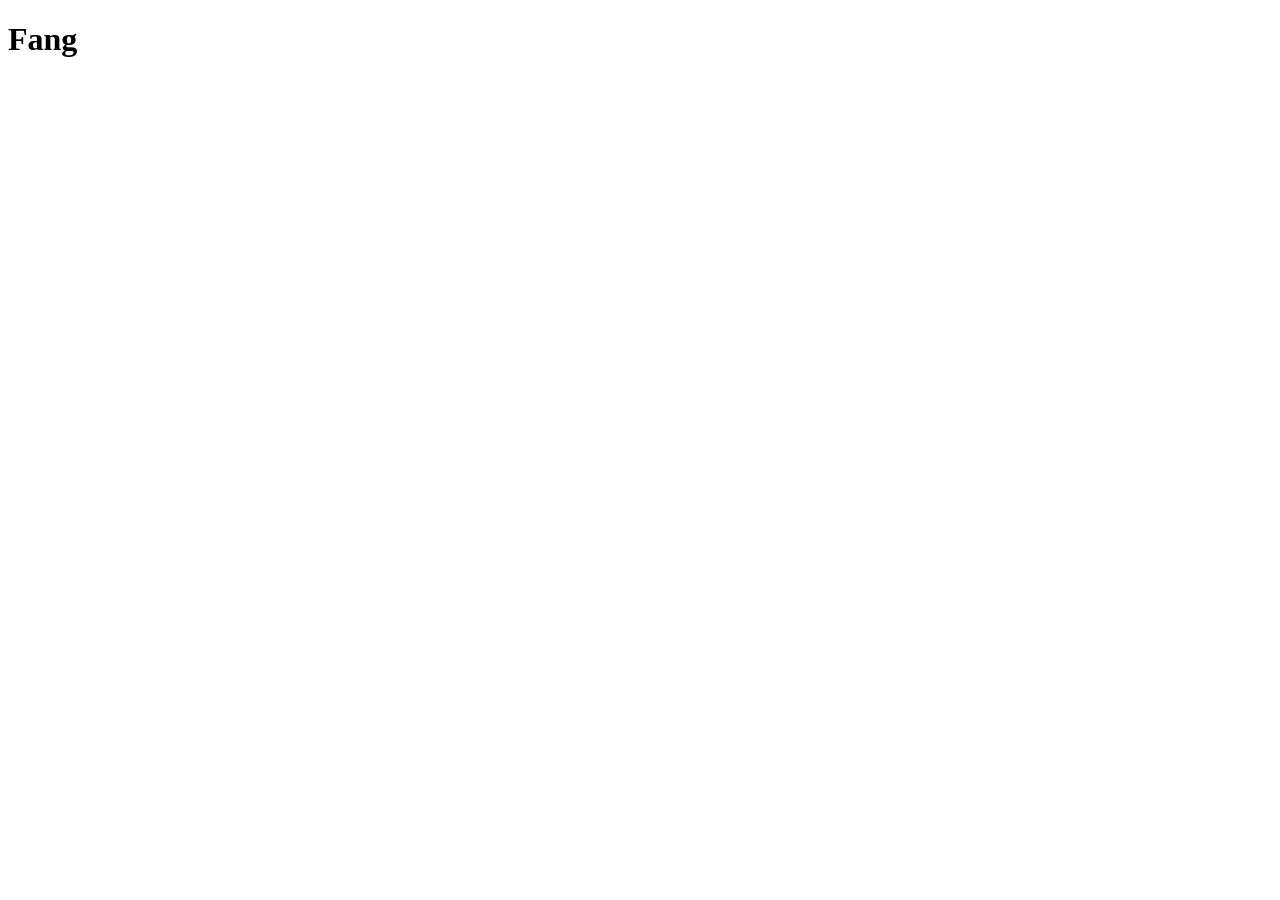
==== data/fang/index.html @ fe2ff16a "m" ====
<!DOCTYPE html>
<html lang="en">
<head>
    <meta charset="UTF-8">
    <meta name="viewport" content="width=device-width, initial-scale=1.0">
    <title>Document</title>
    <h1>Fang
        
    </h1>
</head>
<body>
    
</body>
</html>
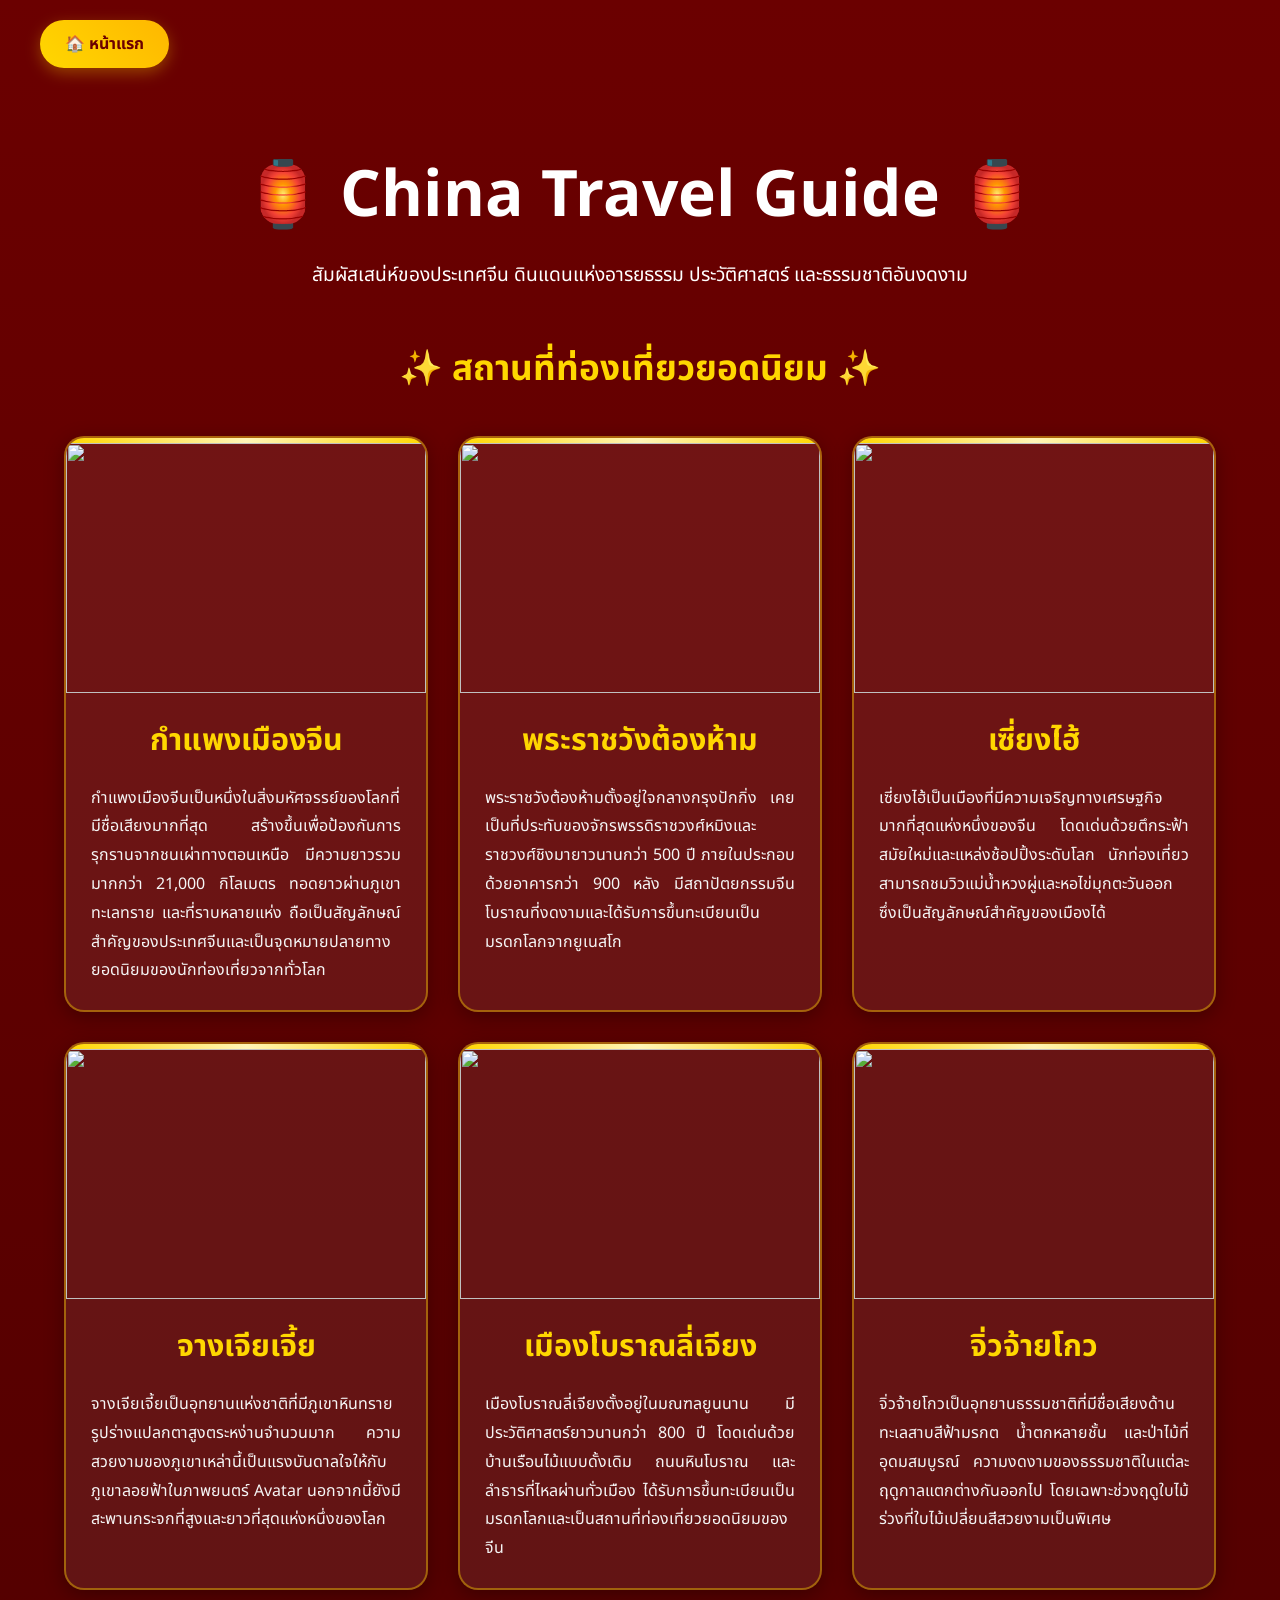
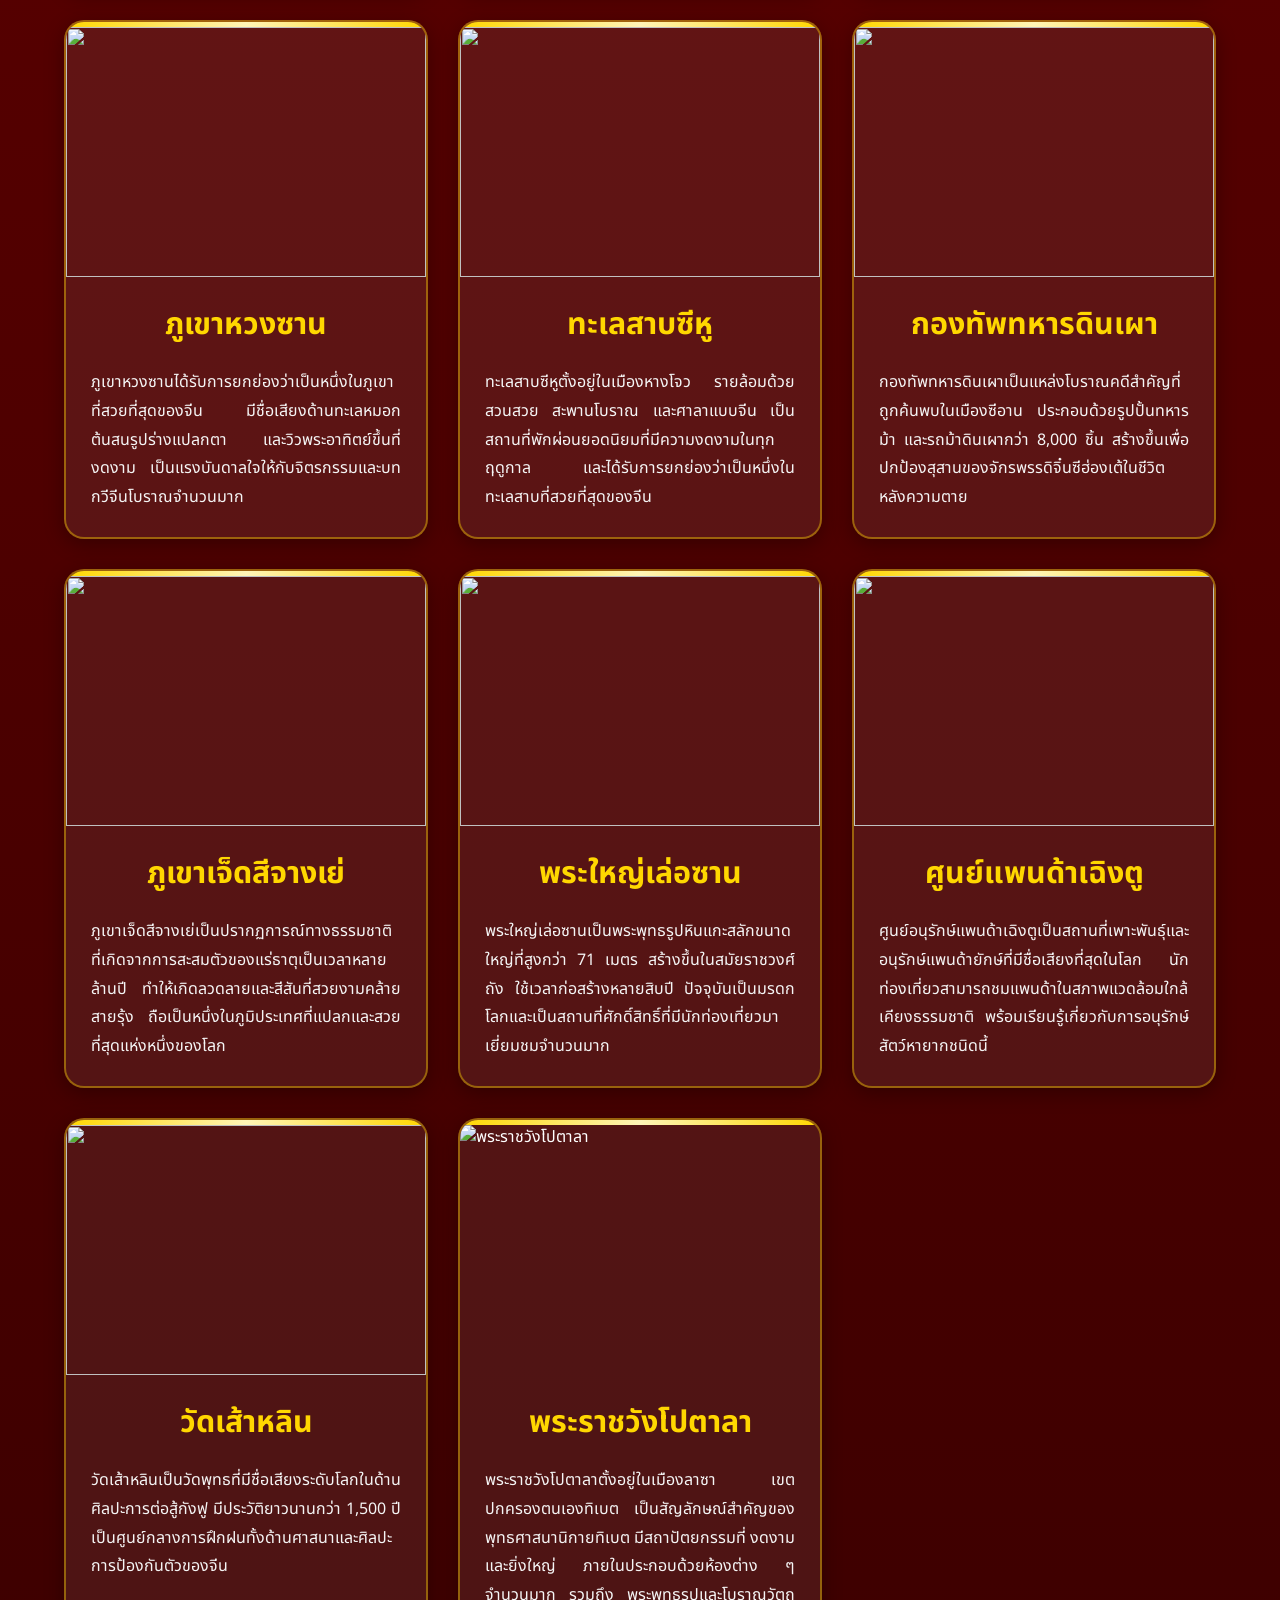
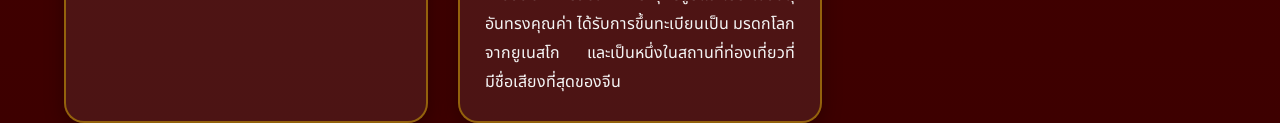
==== commit 65c736a9: "m" ====
--- a/data/fang/index.html
+++ b/data/fang/index.html
@@ -1,14 +1,198 @@
 <!DOCTYPE html>
-<html lang="en">
+<html lang="th">
 <head>
     <meta charset="UTF-8">
     <meta name="viewport" content="width=device-width, initial-scale=1.0">
-    <title>Document</title>
-    <h1>Fang
-        
-    </h1>
+    <title>China Travel Guide</title>
+    <link rel="stylesheet" href="style.css">
+
+    <link href="https://fonts.googleapis.com/css2?family=Noto+Sans+Thai:wght@300;400;600;700&display=swap" rel="stylesheet">
 </head>
+
 <body>
-    
-</body>
-</html>+
+    <!-- Navbar -->
+   <nav>
+    <ul>
+        <li><a href="#home" class="home-btn">🏠 หน้าแรก</a></li>
+    </ul>
+</nav>
+
+    <!-- Hero -->
+    <section class="hero" id="home">
+        <div class="hero-content">
+            <h1> 🏮 China Travel Guide 🏮</h1>
+            <p>
+                สัมผัสเสน่ห์ของประเทศจีน
+                ดินแดนแห่งอารยธรรม ประวัติศาสตร์ และธรรมชาติอันงดงาม
+            </p>
+
+        </div>
+    </section>
+
+    <!-- สถานที่ท่องเที่ยว -->
+    <section class="places" id="places">
+
+        <h2 class="section-title">
+                    ✨ สถานที่ท่องเที่ยวยอดนิยม ✨
+        </h2>
+
+        <div class="container">
+
+            <!-- กำแพงเมืองจีน -->
+            <div class="card">
+                <img src="https://mushroomtravelpage.b-cdn.net/wp-content/uploads/2024/09/Great-Wall-shutterstock_439146580-1024x683.jpg">
+                <div class="content">
+                    <h2>กำแพงเมืองจีน</h2>
+                    <p>
+                       กำแพงเมืองจีนเป็นหนึ่งในสิ่งมหัศจรรย์ของโลกที่มีชื่อเสียงมากที่สุด สร้างขึ้นเพื่อป้องกันการรุกรานจากชนเผ่าทางตอนเหนือ มีความยาวรวมมากกว่า 21,000 กิโลเมตร ทอดยาวผ่านภูเขา ทะเลทราย และที่ราบหลายแห่ง ถือเป็นสัญลักษณ์สำคัญของประเทศจีนและเป็นจุดหมายปลายทางยอดนิยมของนักท่องเที่ยวจากทั่วโลก
+                    </p>
+                </div>
+            </div>
+
+            <!-- พระราชวังต้องห้าม -->
+            <div class="card">
+                <img src="https://mushroomtravelpage.b-cdn.net/wp-content/uploads/2024/10/Forbidden-city-shutterstock_245500441-1024x683.jpg">
+                <div class="content">
+                    <h2>พระราชวังต้องห้าม</h2>
+                    <p>
+                        พระราชวังต้องห้ามตั้งอยู่ใจกลางกรุงปักกิ่ง เคยเป็นที่ประทับของจักรพรรดิราชวงศ์หมิงและราชวงศ์ชิงมายาวนานกว่า 500 ปี ภายในประกอบด้วยอาคารกว่า 900 หลัง มีสถาปัตยกรรมจีนโบราณที่งดงามและได้รับการขึ้นทะเบียนเป็นมรดกโลกจากยูเนสโก
+                    </p>
+                </div>
+            </div>
+
+            <!-- เซี่ยงไฮ้ -->
+            <div class="card">
+                <img src="https://image.makewebcdn.com/makeweb/0/zgrtoBfnw/China/the_bund_700_13.jpg?v=202405291424">
+                <div class="content">
+                    <h2>เซี่ยงไฮ้</h2>
+                    <p>
+                        เซี่ยงไฮ้เป็นเมืองที่มีความเจริญทางเศรษฐกิจมากที่สุดแห่งหนึ่งของจีน โดดเด่นด้วยตึกระฟ้าสมัยใหม่และแหล่งช้อปปิ้งระดับโลก นักท่องเที่ยวสามารถชมวิวแม่น้ำหวงผู่และหอไข่มุกตะวันออกซึ่งเป็นสัญลักษณ์สำคัญของเมืองได้
+                    </p>
+                </div>
+            </div>
+
+            <!-- จางเจียเจี้ย -->
+            <div class="card">
+                <img src="https://encrypted-tbn0.gstatic.com/images?q=tbn:ANd9GcTGxDEhJqvIHIez8V7bac7mu34QeyO0yFqcDcQFB4YVbUYbfMWt1868FMV3&s=10">
+                <div class="content">
+                    <h2>จางเจียเจี้ย</h2>
+                    <p>
+                        จางเจียเจี้ยเป็นอุทยานแห่งชาติที่มีภูเขาหินทรายรูปร่างแปลกตาสูงตระหง่านจำนวนมาก ความสวยงามของภูเขาเหล่านี้เป็นแรงบันดาลใจให้กับภูเขาลอยฟ้าในภาพยนตร์ Avatar นอกจากนี้ยังมีสะพานกระจกที่สูงและยาวที่สุดแห่งหนึ่งของโลก
+                    </p>
+                </div>
+            </div>
+
+            <!-- ลี่เจียง -->
+            <div class="card">
+                <img src="https://encrypted-tbn0.gstatic.com/images?q=tbn:ANd9GcRj0tJuhhudbDVm0W-9YFUtnaek59fsnlpaeYw6qHToKwoUmXUmONwLj7A&s=10">
+                <div class="content">
+                    <h2>เมืองโบราณลี่เจียง</h2>
+                    <p>
+                        เมืองโบราณลี่เจียงตั้งอยู่ในมณฑลยูนนาน มีประวัติศาสตร์ยาวนานกว่า 800 ปี โดดเด่นด้วยบ้านเรือนไม้แบบดั้งเดิม ถนนหินโบราณ และลำธารที่ไหลผ่านทั่วเมือง ได้รับการขึ้นทะเบียนเป็นมรดกโลกและเป็นสถานที่ท่องเที่ยวยอดนิยมของจีน
+                    </p>
+                </div>
+            </div>
+
+            <!-- จิ่วจ้ายโกว -->
+            <div class="card">
+                <img src="https://encrypted-tbn0.gstatic.com/images?q=tbn:ANd9GcQE3VDtjLV7r9bexFX9FtCn_XQoRsBLKPluVgwzJOoKF7nvjwjaLsWkUIY&s=10">
+                <div class="content">
+                    <h2>จิ่วจ้ายโกว</h2>
+                    <p>
+                        จิ่วจ้ายโกวเป็นอุทยานธรรมชาติที่มีชื่อเสียงด้านทะเลสาบสีฟ้ามรกต น้ำตกหลายชั้น และป่าไม้ที่อุดมสมบูรณ์ ความงดงามของธรรมชาติในแต่ละฤดูกาลแตกต่างกันออกไป โดยเฉพาะช่วงฤดูใบไม้ร่วงที่ใบไม้เปลี่ยนสีสวยงามเป็นพิเศษ
+                    </p>
+                </div>
+            </div>
+
+            <!-- หวงซาน -->
+            <div class="card">
+                <img src="https://encrypted-tbn0.gstatic.com/images?q=tbn:ANd9GcQ9_HoARhP8NxW-6MqyH5w01D9iEt4ykDcbyWGFacrUKg&s=10">
+                <div class="content">
+                    <h2>ภูเขาหวงซาน</h2>
+                    <p>
+                        ภูเขาหวงซานได้รับการยกย่องว่าเป็นหนึ่งในภูเขาที่สวยที่สุดของจีน มีชื่อเสียงด้านทะเลหมอก ต้นสนรูปร่างแปลกตา และวิวพระอาทิตย์ขึ้นที่งดงาม เป็นแรงบันดาลใจให้กับจิตรกรรมและบทกวีจีนโบราณจำนวนมาก
+                    </p>
+                </div>
+            </div>
+
+            <!-- ซีหู -->
+            <div class="card">
+                <img src="https://encrypted-tbn0.gstatic.com/images?q=tbn:ANd9GcQiVCmiVUoaRuwxgMVY4twuBJ6gUeLpl40E75Y0IwZWajm-olmWvbwWjjA&s=10">
+                <div class="content">
+                    <h2>ทะเลสาบซีหู</h2>
+                    <p>
+                        ทะเลสาบซีหูตั้งอยู่ในเมืองหางโจว รายล้อมด้วยสวนสวย สะพานโบราณ และศาลาแบบจีน เป็นสถานที่พักผ่อนยอดนิยมที่มีความงดงามในทุกฤดูกาล และได้รับการยกย่องว่าเป็นหนึ่งในทะเลสาบที่สวยที่สุดของจีน
+                    </p>
+                </div>
+            </div>
+
+            <!-- ทหารดินเผา -->
+            <div class="card">
+                <img src="https://www.cjtvacation.co.th/img/article_8908592358.jpg">
+                <div class="content">
+                    <h2>กองทัพทหารดินเผา</h2>
+                    <p>
+                        กองทัพทหารดินเผาเป็นแหล่งโบราณคดีสำคัญที่ถูกค้นพบในเมืองซีอาน ประกอบด้วยรูปปั้นทหาร ม้า และรถม้าดินเผากว่า 8,000 ชิ้น สร้างขึ้นเพื่อปกป้องสุสานของจักรพรรดิจิ๋นซีฮ่องเต้ในชีวิตหลังความตาย
+                    </p>
+                </div>
+            </div>
+
+            <!-- ภูเขาเจ็ดสี -->
+            <div class="card">
+                <img src="https://encrypted-tbn0.gstatic.com/images?q=tbn:ANd9GcQy9K5fofM9jeRN7sYXjaF5don1CufKW8eDtDxXNEBBWD3L7Er1RbRo7beV&s=10">
+                <div class="content">
+                    <h2>ภูเขาเจ็ดสีจางเย่</h2>
+                    <p>
+                        ภูเขาเจ็ดสีจางเย่เป็นปรากฏการณ์ทางธรรมชาติที่เกิดจากการสะสมตัวของแร่ธาตุเป็นเวลาหลายล้านปี ทำให้เกิดลวดลายและสีสันที่สวยงามคล้ายสายรุ้ง ถือเป็นหนึ่งในภูมิประเทศที่แปลกและสวยที่สุดแห่งหนึ่งของโลก
+                    </p>
+                </div>
+            </div>
+
+            <!-- พระใหญ่เล่อซาน -->
+            <div class="card">
+                <img src="https://res.klook.com/images/fl_lossy.progressive,q_65/c_fill,w_1295,h_720/w_80,x_15,y_15,g_south_west,l_Klook_water_br_trans_yhcmh3/activities/lamsc1splrn9yy45ftup/%E0%B8%97%E0%B8%B1%E0%B8%A7%E0%B8%A3%E0%B9%8C%E0%B9%80%E0%B8%97%E0%B8%B7%E0%B8%AD%E0%B8%81%E0%B9%80%E0%B8%82%E0%B8%B2%E0%B9%80%E0%B8%82%E0%B8%B2%E0%B9%80%E0%B8%AD%E0%B9%8B%E0%B8%AD%E0%B9%80%E0%B8%AB%E0%B8%A1%E0%B8%A2%E0%B9%8C(Emei)%E0%B9%81%E0%B8%A5%E0%B8%B0%E0%B8%9E%E0%B8%A3%E0%B8%B0%E0%B9%83%E0%B8%AB%E0%B8%8D%E0%B9%88%E0%B9%80%E0%B8%A5%E0%B9%88%E0%B8%AD%E0%B8%8B%E0%B8%B2%E0%B8%99(LeshanGiantBuddha)2%E0%B8%A7%E0%B8%B1%E0%B8%991%E0%B8%84%E0%B8%B7%E0%B8%99%E0%B8%88%E0%B8%B2%E0%B8%81%E0%B9%80%E0%B8%89%E0%B8%B4%E0%B8%87%E0%B8%95%E0%B8%B9.jpg">
+                <div class="content">
+                    <h2>พระใหญ่เล่อซาน</h2>
+                    <p>
+                        พระใหญ่เล่อซานเป็นพระพุทธรูปหินแกะสลักขนาดใหญ่ที่สูงกว่า 71 เมตร สร้างขึ้นในสมัยราชวงศ์ถัง ใช้เวลาก่อสร้างหลายสิบปี ปัจจุบันเป็นมรดกโลกและเป็นสถานที่ศักดิ์สิทธิ์ที่มีนักท่องเที่ยวมาเยี่ยมชมจำนวนมาก
+                    </p>
+                </div>
+            </div>
+
+            <!-- แพนด้าเฉิงตู -->
+            <div class="card">
+                <img src="https://res.klook.com/images/fl_lossy.progressive,q_65/c_fill,w_1295,h_720/activities/sv1tqmzrlzuvnjyy9gct/%E0%B8%9A%E0%B8%B1%E0%B8%95%E0%B8%A3%E0%B9%80%E0%B8%82%E0%B9%89%E0%B8%B2%E0%B8%8A%E0%B8%A1%E0%B8%90%E0%B8%B2%E0%B8%99%E0%B8%A7%E0%B8%B4%E0%B8%88%E0%B8%B1%E0%B8%A2%E0%B8%81%E0%B8%B2%E0%B8%A3%E0%B9%80%E0%B8%9E%E0%B8%B2%E0%B8%B0%E0%B8%9E%E0%B8%B1%E0%B8%99%E0%B8%98%E0%B8%B8%E0%B9%8C%E0%B9%81%E0%B8%9E%E0%B8%99%E0%B8%94%E0%B9%89%E0%B8%B2%E0%B8%A2%E0%B8%B1%E0%B8%81%E0%B8%A9%E0%B9%8C%E0%B9%80%E0%B8%89%E0%B8%B4%E0%B8%87%E0%B8%95%E0%B8%B9.jpg">
+                <div class="content">
+                    <h2>ศูนย์แพนด้าเฉิงตู</h2>
+                    <p>
+                        ศูนย์อนุรักษ์แพนด้าเฉิงตูเป็นสถานที่เพาะพันธุ์และอนุรักษ์แพนด้ายักษ์ที่มีชื่อเสียงที่สุดในโลก นักท่องเที่ยวสามารถชมแพนด้าในสภาพแวดล้อมใกล้เคียงธรรมชาติ พร้อมเรียนรู้เกี่ยวกับการอนุรักษ์สัตว์หายากชนิดนี้
+                    </p>
+                </div>
+            </div>
+
+            <!-- วัดเส้าหลิน -->
+            <div class="card">
+                <img src="https://encrypted-tbn0.gstatic.com/images?q=tbn:ANd9GcQlsrc8p869OeBRNyC_eyFCNsCVt5OEF-6c5KPFAkzX_ghB_1ylnBh4F7Gq&s=10">
+                <div class="content">
+                    <h2>วัดเส้าหลิน</h2>
+                    <p>
+                        วัดเส้าหลินเป็นวัดพุทธที่มีชื่อเสียงระดับโลกในด้านศิลปะการต่อสู้กังฟู มีประวัติยาวนานกว่า 1,500 ปี เป็นศูนย์กลางการฝึกฝนทั้งด้านศาสนาและศิลปะการป้องกันตัวของจีน
+                    </p>
+                </div>
+            </div>
+
+           <div class="card">
+    <img src="https://peregrinetreks.com/wp-content/uploads/2023/01/The-Potala-Palace-in-the-light-of-dawn.webp" alt="พระราชวังโปตาลา">
+
+    <div class="content">
+        <h2>พระราชวังโปตาลา</h2>
+        <p>
+            พระราชวังโปตาลาตั้งอยู่ในเมืองลาซา เขตปกครองตนเองทิเบต
+            เป็นสัญลักษณ์สำคัญของพุทธศาสนานิกายทิเบต มีสถาปัตยกรรมที่
+            งดงามและยิ่งใหญ่ ภายในประกอบด้วยห้องต่าง ๆ จำนวนมาก รวมถึง
+            พระพุทธรูปและโบราณวัตถุอันทรงคุณค่า ได้รับการขึ้นทะเบียนเป็น
+            มรดกโลกจากยูเนสโก และเป็นหนึ่งในสถานที่ท่องเที่ยวที่มีชื่อเสียงที่สุดของจีน
+        </p>
+    </div>
+</div>
--- a/data/fang/style.css
+++ b/data/fang/style.css
@@ -0,0 +1,177 @@
+*{
+    margin:0;
+    padding:0;
+    box-sizing:border-box;
+    font-family:'Noto Sans Thai',sans-serif;
+}
+
+body{
+    background:linear-gradient(180deg,#6b0000,#3d0000);
+    color:#fff;
+    min-height:100vh;
+}
+
+/* Hero */
+
+.hero-content{
+    max-width:900px;
+    margin:auto;
+    text-align:center;
+    padding:60px 20px 20px;
+}
+
+.hero-content h1{
+    font-size:4rem;
+    margin-bottom:15px;
+}
+
+.hero-content p{
+    font-size:1.2rem;
+    line-height:1.7;
+}
+
+/* หัวข้อ */
+
+.section-title{
+    text-align:center;
+    color:gold;
+    margin-top:30px;
+    margin-bottom:40px;
+    font-size:2.2rem;
+}
+
+/* Container */
+
+.container{
+    width:90%;
+    max-width:1300px;
+    margin:auto;
+
+    display:grid;
+    grid-template-columns:repeat(auto-fit,minmax(350px,1fr));
+    gap:30px;
+}
+
+/* Card */
+
+.card{
+    background:rgba(255,255,255,.08);
+    border:2px solid rgba(255,215,0,.4);
+    border-radius:20px;
+    overflow:hidden;
+
+    display:flex;
+    flex-direction:column;
+
+    transition:.4s;
+    box-shadow:0 5px 20px rgba(0,0,0,.3);
+}
+
+.card:hover{
+    transform:translateY(-10px);
+    border-color:gold;
+    box-shadow:0 10px 30px rgba(255,215,0,.3);
+}
+
+.card::before{
+    content:"";
+    width:100%;
+    height:5px;
+    display:block;
+    background:linear-gradient(90deg,#ffd700,#fff5b7,#ffd700);
+}
+
+/* รูป */
+
+.card img{
+    width:100%;
+    height:250px;
+    object-fit:cover;
+}
+
+/* เนื้อหา */
+
+.content{
+    padding:25px;
+    flex:1;
+
+    display:flex;
+    flex-direction:column;
+}
+
+.content h2{
+    color:gold;
+    font-size:1.9rem;
+    text-align:center;
+    margin-bottom:20px;
+}
+
+.content p{
+    color:#f5f5f5;
+    line-height:1.8;
+    font-size:1rem;
+    text-align:justify;
+}
+
+/* Footer */
+
+footer{
+    text-align:center;
+    color:gold;
+    padding:30px;
+    margin-top:40px;
+}
+
+/* มือถือ */
+
+@media(max-width:768px){
+
+    .hero-content h1{
+        font-size:2.7rem;
+    }
+
+    .hero-content p{
+        font-size:1rem;
+    }
+
+    .section-title{
+        font-size:1.8rem;
+    }
+
+    .container{
+        grid-template-columns:1fr;
+    }
+
+    .card img{
+        height:220px;
+    }
+
+    .content h2{
+        font-size:1.6rem;
+    }
+
+}
+nav{
+    padding:20px 40px;
+}
+
+nav ul{
+    list-style:none;
+}
+
+.home-btn{
+    display:inline-block;
+    padding:12px 25px;
+    background:linear-gradient(45deg,#ffd700,#ffb700);
+    color:#6b0000;
+    text-decoration:none;
+    font-weight:bold;
+    border-radius:50px;
+    transition:.3s;
+    box-shadow:0 5px 15px rgba(255,215,0,.3);
+}
+
+.home-btn:hover{
+    transform:translateY(-3px);
+    box-shadow:0 10px 20px rgba(255,215,0,.5);
+}
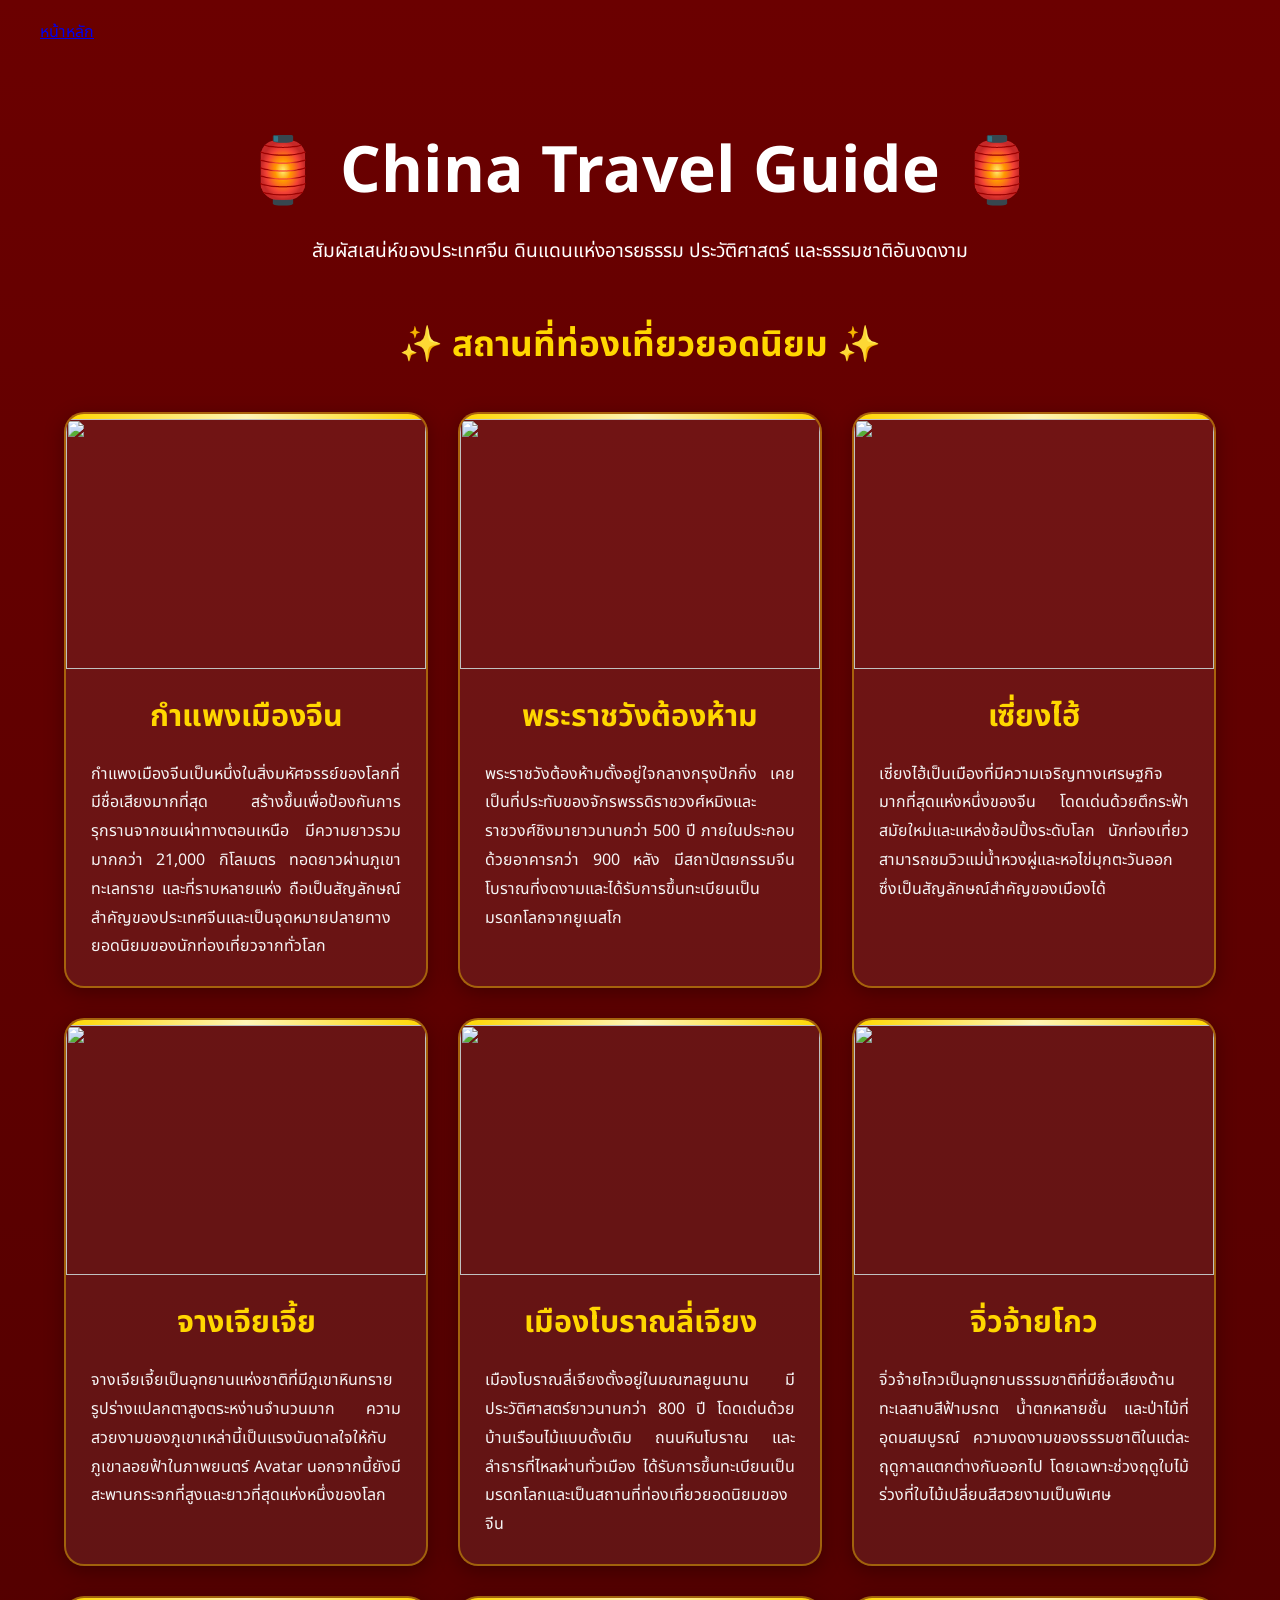
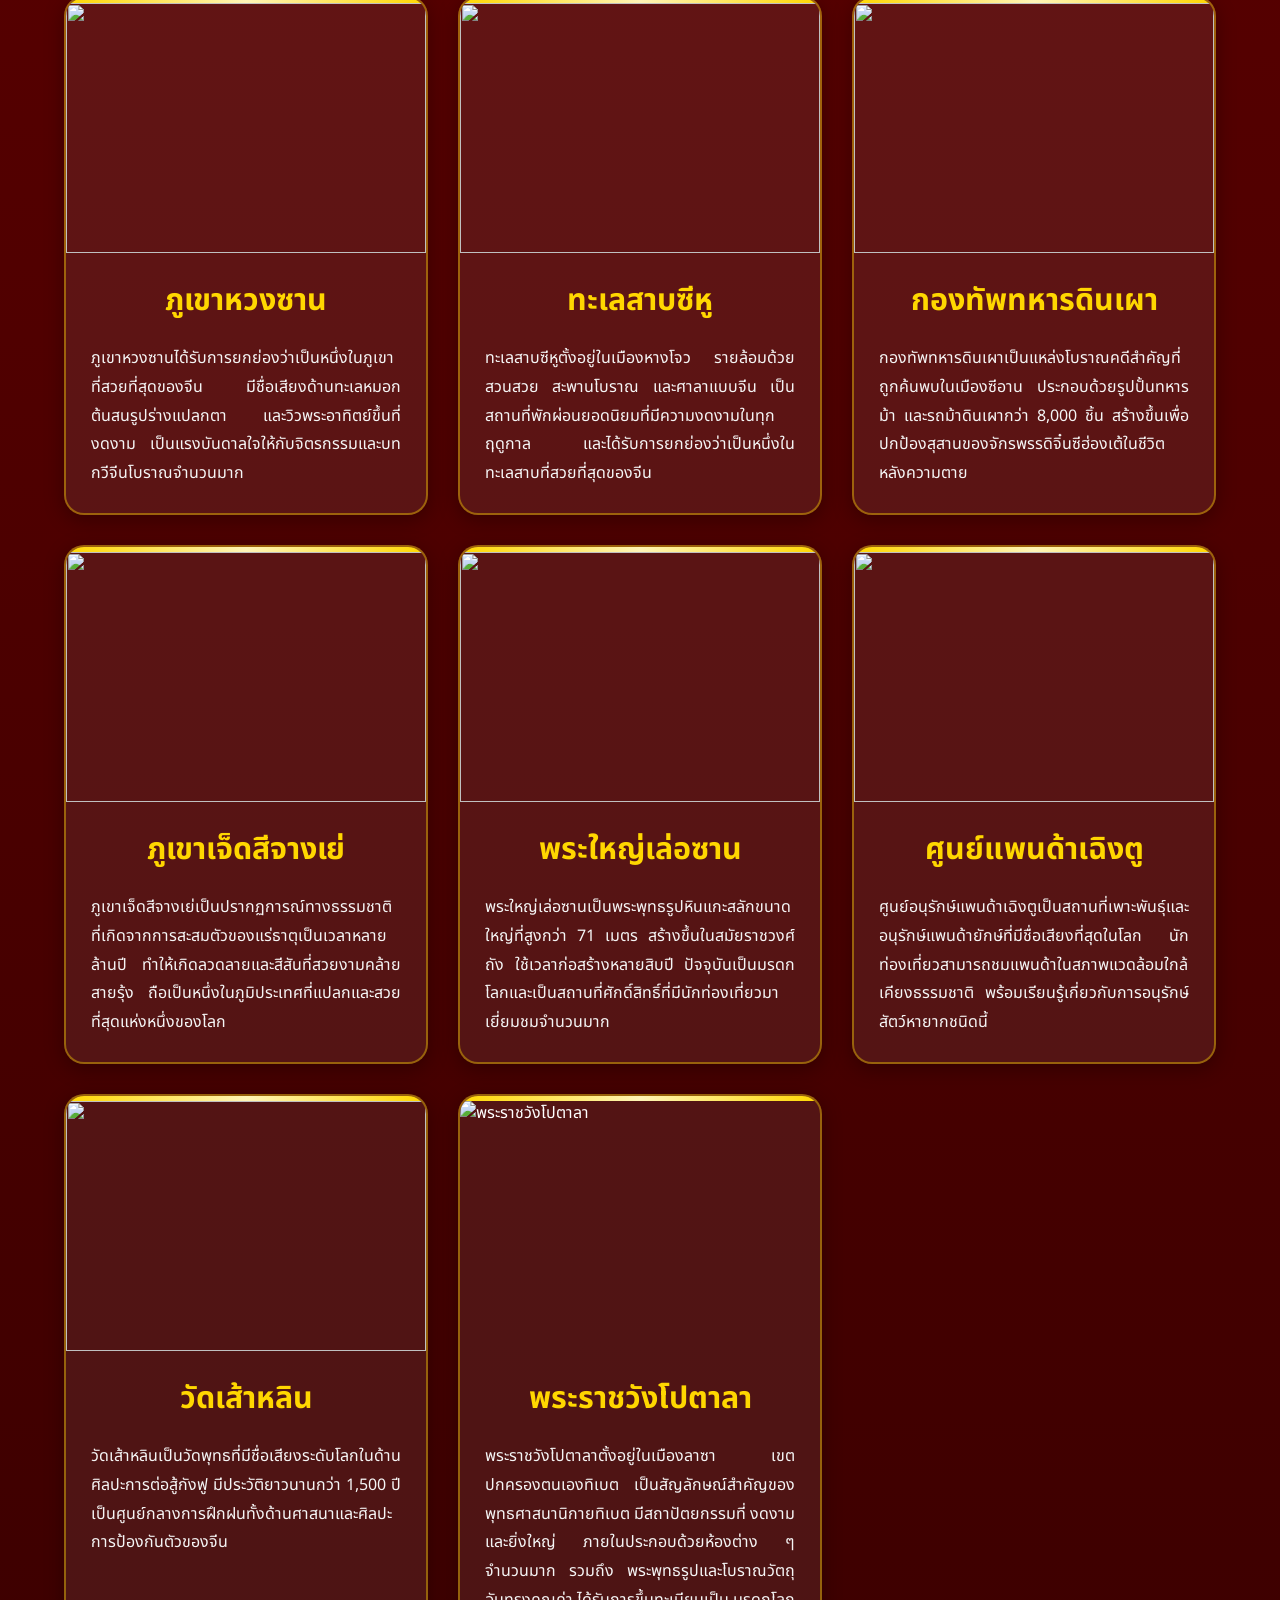
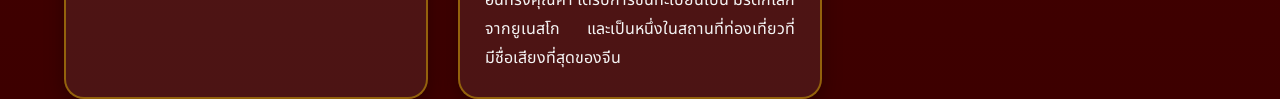
==== commit 5d22aa49: "update" ====
--- a/data/fang/index.html
+++ b/data/fang/index.html
@@ -14,7 +14,7 @@
     <!-- Navbar -->
    <nav>
     <ul>
-        <li><a href="#home" class="home-btn">🏠 หน้าแรก</a></li>
+        <a href="../../index.html">หน้าหลัก</a>
     </ul>
 </nav>
 
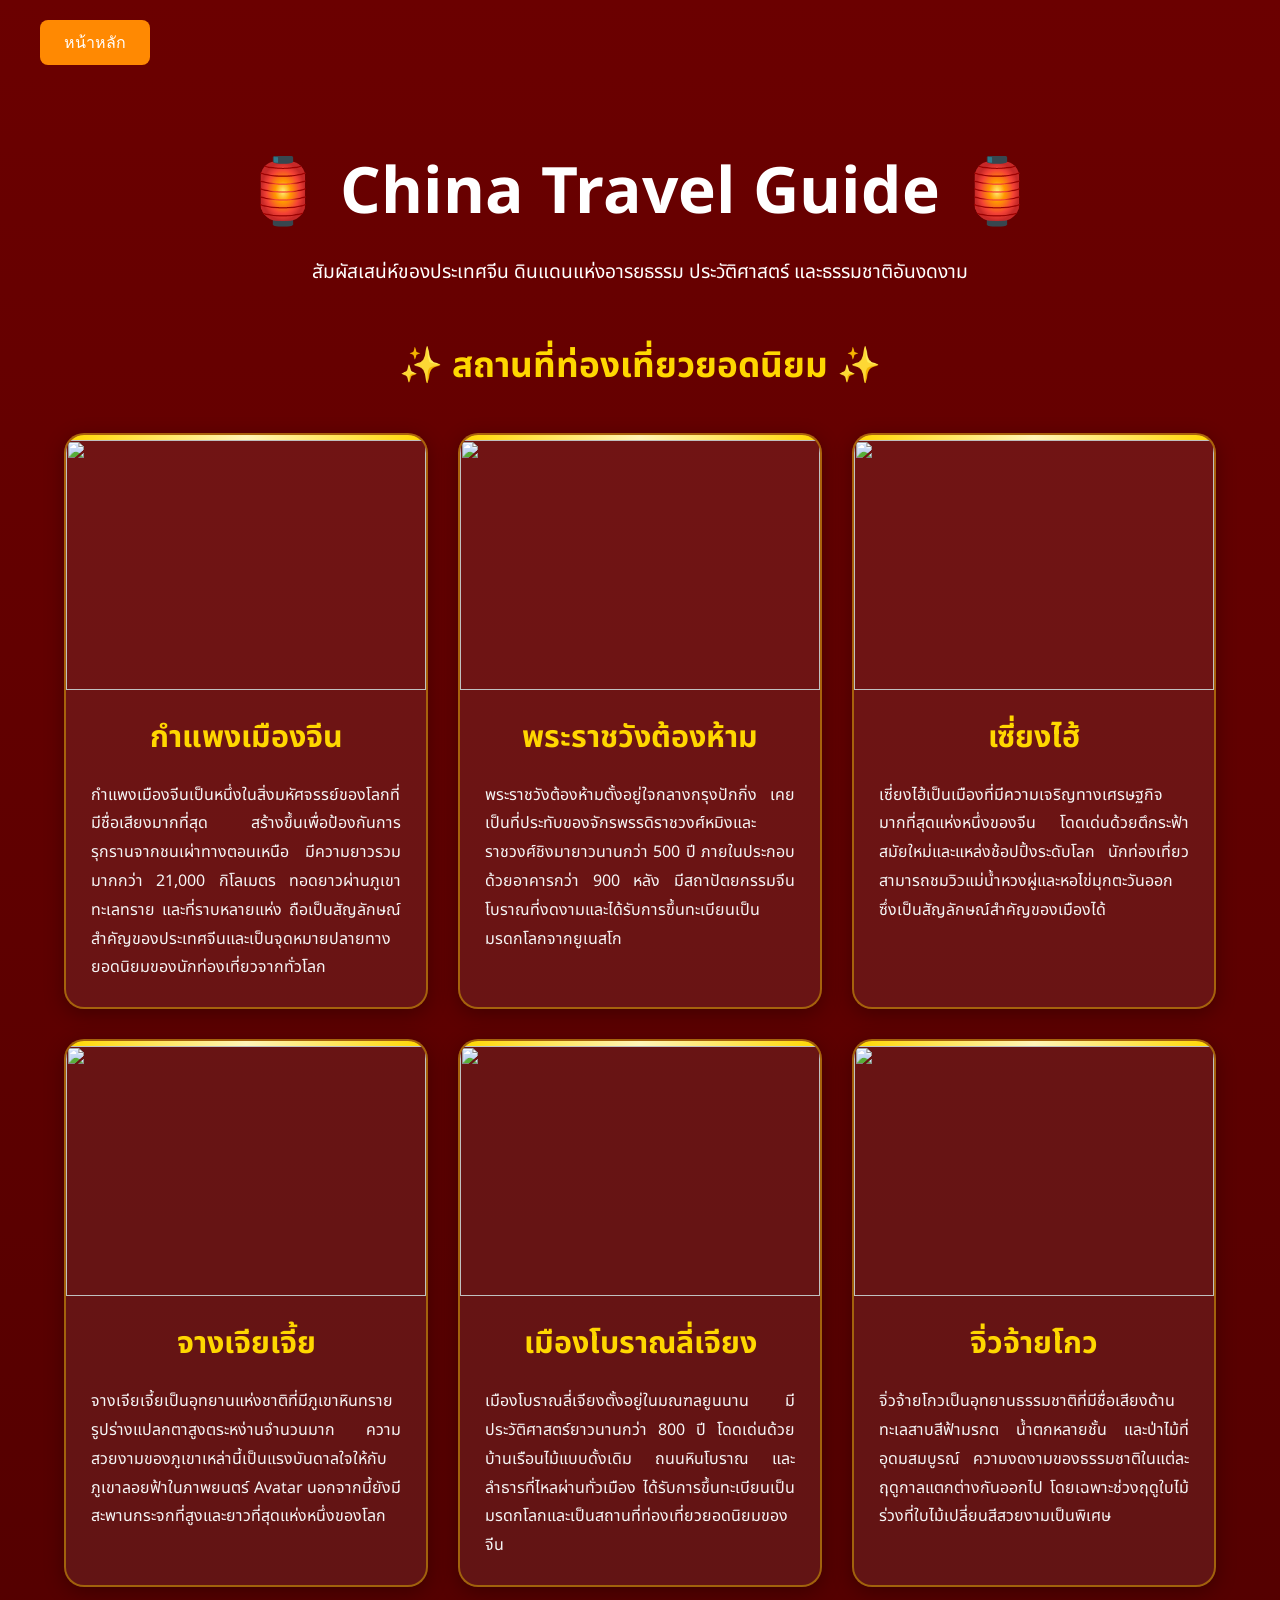
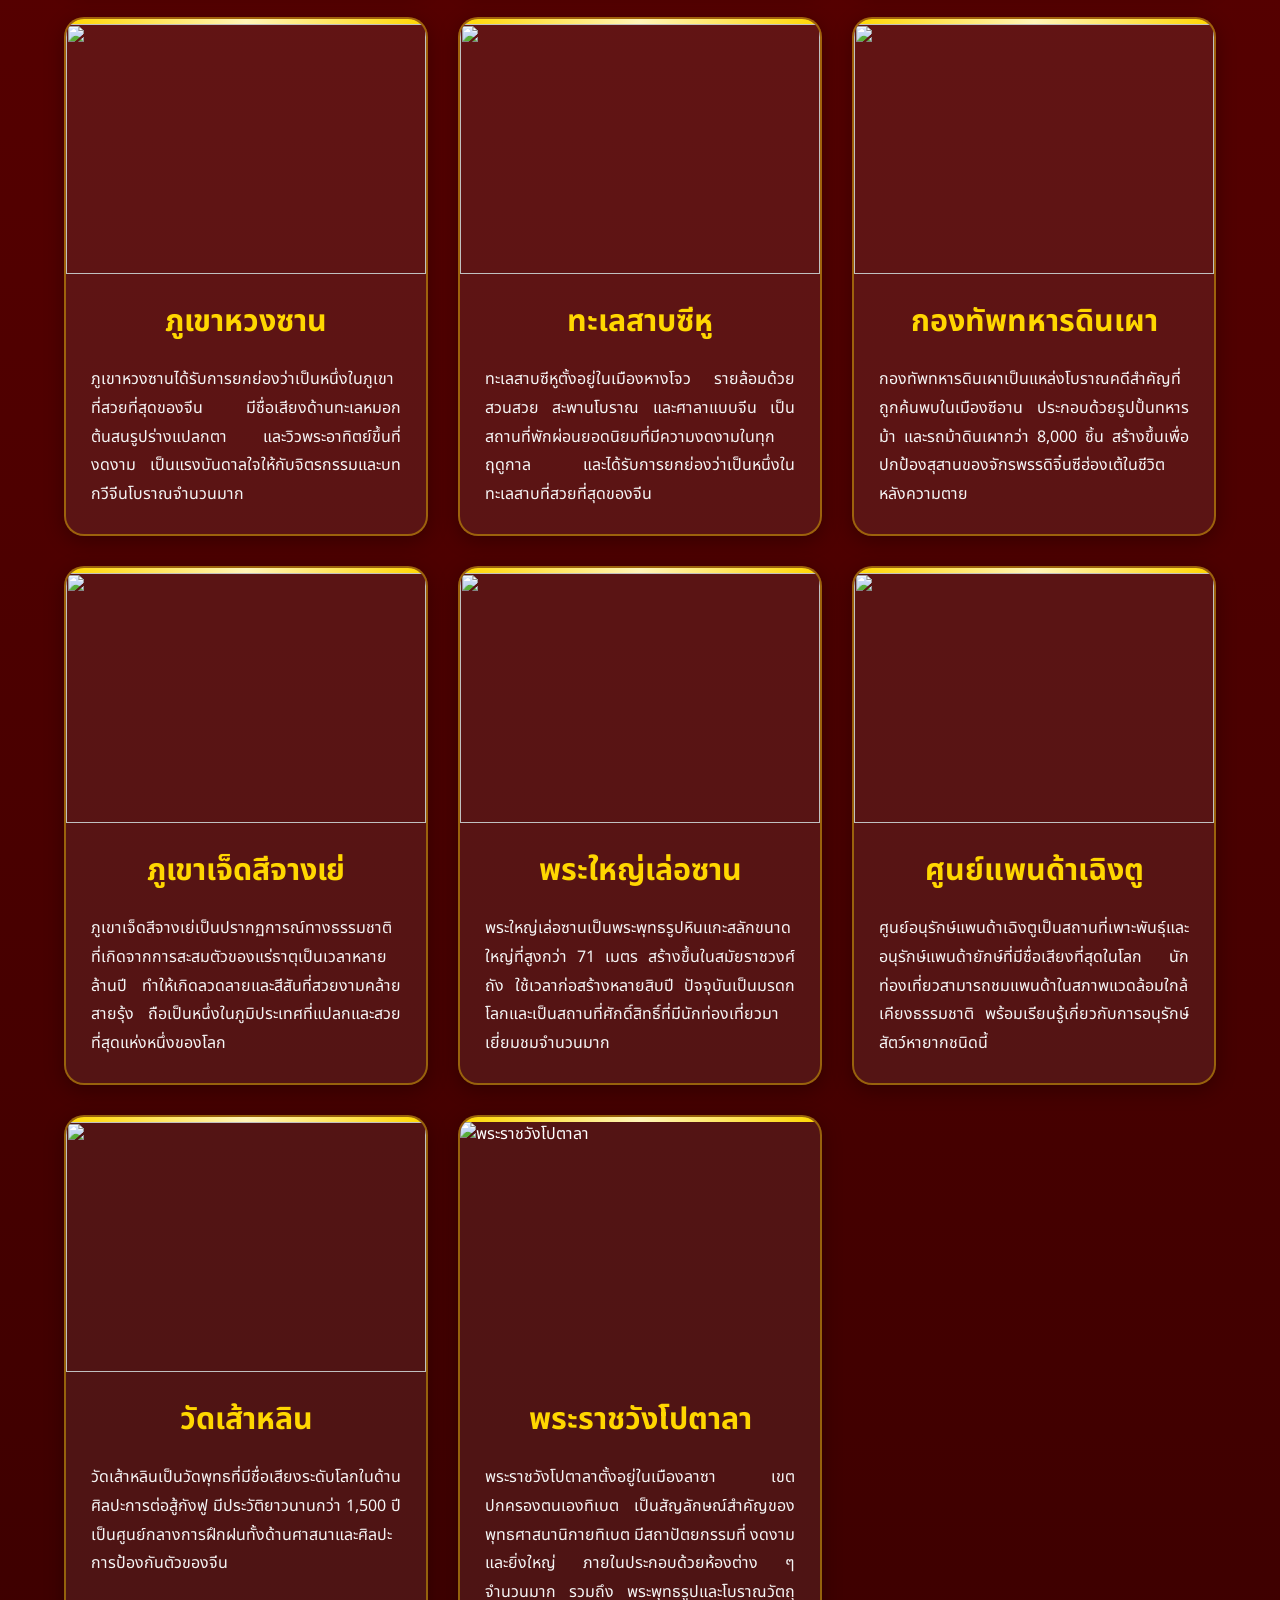
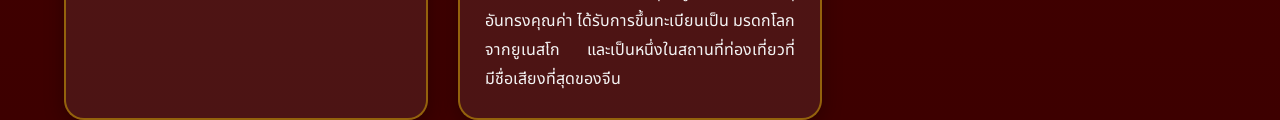
==== commit 91ec269f: "update" ====
--- a/data/fang/index.html
+++ b/data/fang/index.html
@@ -13,9 +13,9 @@
 
     <!-- Navbar -->
    <nav>
-    <ul>
-        <a href="../../index.html">หน้าหลัก</a>
-    </ul>
+    <ul class="nav-menu">
+    <li><a href="../../index.html" class="nav-link">หน้าหลัก</a></li>
+</ul>
 </nav>
 
     <!-- Hero -->
--- a/data/fang/style.css
+++ b/data/fang/style.css
@@ -174,4 +174,32 @@
 .home-btn:hover{
     transform:translateY(-3px);
     box-shadow:0 10px 20px rgba(255,215,0,.5);
-}+}
+
+.nav-menu {
+    list-style: none;
+    padding: 0;
+    margin: 0;
+    display: flex; 
+}
+
+
+.nav-link {
+    display: inline-block;
+    text-decoration: none; /* เอาเส้นใต้ของลิงก์ออก */
+    color: #ffffff; /* สีตัวอักษร */
+    background-color: #ff8902; /* สีพื้นหลังปุ่ม */
+    padding: 10px 24px; /* ระยะห่างข้างในปุ่ม (บน-ล่าง, ซ้าย-ขวา) */
+    border-radius: 8px; /* ทำขอบมน */
+    font-family: 'Segoe UI', Tahoma, Geneva, Verdana, sans-serif;
+    font-weight: 500;
+    transition: all 0.3s ease; /* ทำให้เอฟเฟกต์ตอนชี้เมาส์ดูนุ่มนวล */
+}
+
+/* เอฟเฟกต์ตอนเอาเมาส์ไปชี้ (Hover) */
+.nav-link:hover {
+    background-color: #cc1800; /* เปลี่ยนสีพื้นหลังเป็นสีน้ำเงิน */
+    color: #ffffff; /* เปลี่ยนสีตัวอักษรเป็นสีขาว */
+    transform: translateY(-2px); /* ลอยขึ้นเล็กน้อย */
+    box-shadow: 0 4px 8px rgba(255, 254, 246, 0.2); /* เพิ่มเงา */
+}
